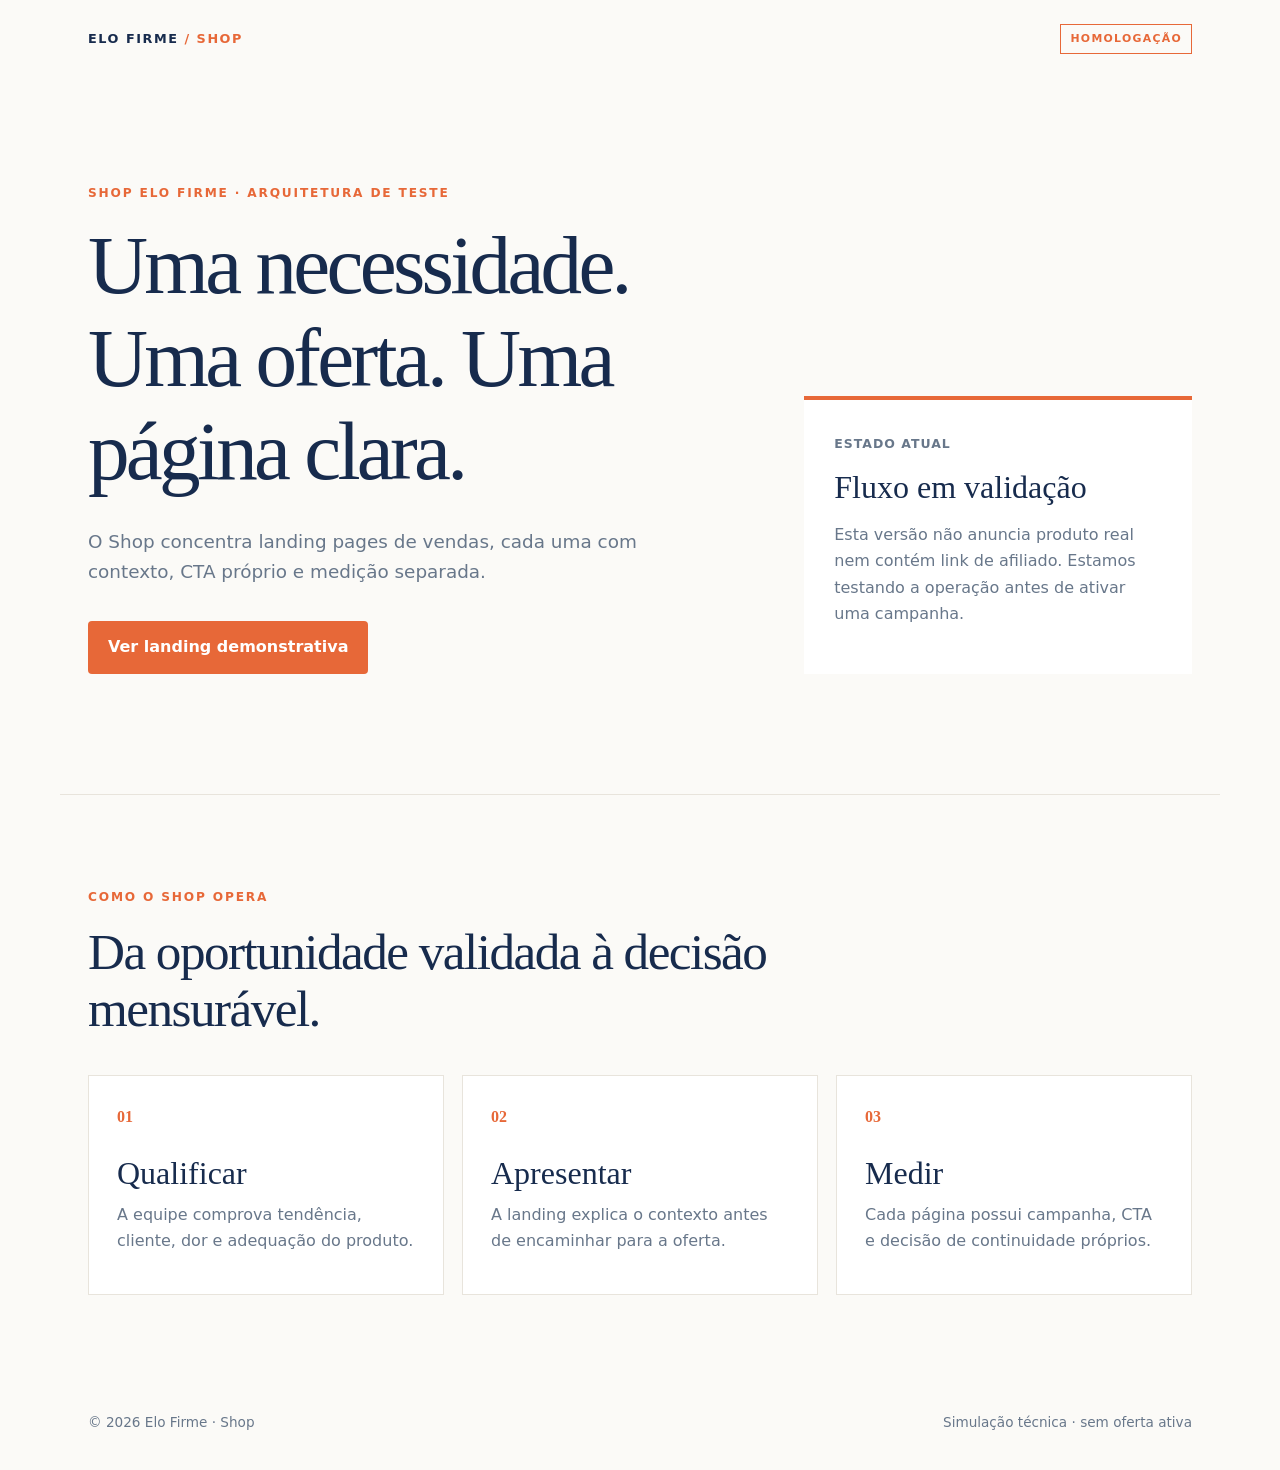
==== shop/index.html @ 516fc077 "feat: publish Shop pipeline test landing" ====
<!doctype html>
<html lang="pt-BR">
  <head>
    <meta charset="utf-8">
    <meta name="viewport" content="width=device-width, initial-scale=1">
    <meta name="description" content="Shop Elo Firme: páginas de ofertas organizadas por necessidade, contexto e decisão.">
    <title>Shop Elo Firme — Homologação</title>
    <link rel="stylesheet" href="styles.css">
  </head>
  <body>
    <header class="site-header">
      <a class="brand" href="./" aria-label="Shop Elo Firme, início">ELO FIRME <span>/ SHOP</span></a>
      <span class="environment">HOMOLOGAÇÃO</span>
    </header>

    <main>
      <section class="hero">
        <div>
          <p class="eyebrow">Shop Elo Firme · arquitetura de teste</p>
          <h1>Uma necessidade. Uma oferta. Uma página clara.</h1>
          <p class="lead">O Shop concentra landing pages de vendas, cada uma com contexto, CTA próprio e medição separada.</p>
          <a class="button" href="produtos/impressora-etiquetas-demo/" data-track="shop-demo-open">Ver landing demonstrativa</a>
        </div>
        <aside class="hero-note">
          <span class="note-label">Estado atual</span>
          <strong>Fluxo em validação</strong>
          <p>Esta versão não anuncia produto real nem contém link de afiliado. Estamos testando a operação antes de ativar uma campanha.</p>
        </aside>
      </section>

      <section class="section">
        <div class="section-heading">
          <p class="eyebrow">Como o Shop opera</p>
          <h2>Da oportunidade validada à decisão mensurável.</h2>
        </div>
        <div class="steps">
          <article class="step"><span>01</span><h3>Qualificar</h3><p>A equipe comprova tendência, cliente, dor e adequação do produto.</p></article>
          <article class="step"><span>02</span><h3>Apresentar</h3><p>A landing explica o contexto antes de encaminhar para a oferta.</p></article>
          <article class="step"><span>03</span><h3>Medir</h3><p>Cada página possui campanha, CTA e decisão de continuidade próprios.</p></article>
        </div>
      </section>
    </main>

    <footer><span>© 2026 Elo Firme · Shop</span><span>Simulação técnica · sem oferta ativa</span></footer>
  </body>
</html>
---- shop/styles.css ----
:root { --navy: #172b4d; --ink: #26364a; --muted: #68778a; --cream: #fbfaf7; --line: #e8e4dc; --orange: #e76838; --white: #fff; --soft: #f2eee7; }
* { box-sizing: border-box; }
html { scroll-behavior: smooth; }
body { margin: 0; color: var(--ink); background: var(--cream); font: 16px/1.65 Inter, ui-sans-serif, system-ui, -apple-system, sans-serif; }
a { color: inherit; }
.site-header { max-width: 1160px; margin: auto; padding: 24px 28px; display: flex; align-items: center; justify-content: space-between; gap: 24px; }
.brand { color: var(--navy); font-size: .8rem; font-weight: 900; letter-spacing: .12em; text-decoration: none; }
.brand span { color: var(--orange); }
.environment { padding: 5px 9px; border: 1px solid var(--orange); color: var(--orange); font-size: .68rem; font-weight: 800; letter-spacing: .12em; }
.hero, .product-hero { max-width: 1160px; margin: auto; padding: 105px 28px 120px; display: grid; grid-template-columns: 1.25fr .75fr; gap: 70px; align-items: end; }
.product-hero { align-items: start; }
.eyebrow { margin: 0 0 16px; color: var(--orange); font-size: .76rem; font-weight: 800; letter-spacing: .15em; text-transform: uppercase; }
h1, h2, h3 { color: var(--navy); font-family: Georgia, 'Times New Roman', serif; font-weight: 500; line-height: 1.12; }
h1 { max-width: 780px; margin: 0; font-size: clamp(2.8rem, 6.5vw, 5.4rem); letter-spacing: -.045em; }
h2 { margin: 0; font-size: clamp(2.2rem, 4vw, 3.5rem); letter-spacing: -.03em; }
h3 { margin: 25px 0 10px; font-size: 2rem; }
.lead { max-width: 620px; margin: 28px 0 34px; color: var(--muted); font-size: 1.15rem; }
.button { display: inline-block; padding: 13px 20px; border-radius: 4px; color: var(--white); background: var(--orange); font-weight: 700; text-decoration: none; }
.button:hover { background: #c9572e; }
.text-link { color: var(--navy); font-weight: 800; text-decoration: none; }
.hero-note, .product-card { padding: 30px; border-top: 4px solid var(--orange); background: var(--white); }
.note-label, .card-kicker { color: var(--muted); font-size: .78rem; font-weight: 800; letter-spacing: .08em; text-transform: uppercase; }
.hero-note strong { display: block; margin: 14px 0; color: var(--navy); font: 500 2rem/1.12 Georgia, serif; }
.hero-note p, .step p, .product-card p, .next-action p { color: var(--muted); }
.section { max-width: 1160px; margin: auto; padding: 92px 28px; border-top: 1px solid var(--line); }
.section-heading { max-width: 680px; margin-bottom: 38px; }
.steps { display: grid; grid-template-columns: repeat(3, 1fr); gap: 18px; }
.step { min-height: 220px; padding: 28px; border: 1px solid var(--line); background: var(--white); }
.step span { color: var(--orange); font: 700 1rem Georgia, serif; }
.step p { margin: 0; }
.product-mark { min-height: 150px; display: grid; place-items: center; margin: -30px -30px 26px; color: #fff; background: var(--navy); font: 700 1.4rem Georgia, serif; letter-spacing: .16em; }
.product-card h2 { margin-bottom: 14px; font-size: 2.4rem; }
dl { margin: 24px 0 0; border-top: 1px solid var(--line); }
dl div { display: flex; justify-content: space-between; gap: 20px; padding: 11px 0; border-bottom: 1px solid var(--line); }
dt { color: var(--muted); } dd { margin: 0; color: var(--navy); font-weight: 700; text-align: right; }
.notice { max-width: 650px; margin: 0 0 28px; padding: 15px 18px; border-left: 3px solid var(--orange); color: var(--muted); background: var(--soft); }
.notice strong { color: var(--navy); }
.next-action { max-width: 760px; margin-top: 86px; padding-top: 44px; border-top: 2px solid var(--navy); }
.next-action h2 { font-size: 2.7rem; }
.test-result { margin-top: 70px; padding: 32px; border: 1px solid var(--line); background: var(--soft); }
.test-result h2 { max-width: 720px; font-size: 2.6rem; }
.test-result > p:not(.eyebrow) { max-width: 760px; color: var(--muted); }
.status-grid { display: grid; grid-template-columns: repeat(2, 1fr); gap: 10px; margin-top: 24px; }
.status-grid span { padding: 12px 14px; border-left: 3px solid var(--orange); color: var(--ink); background: var(--white); font-size: .92rem; }
.status-grid b { color: var(--navy); }
footer { max-width: 1160px; margin: auto; padding: 24px 28px 36px; display: flex; justify-content: space-between; gap: 20px; color: var(--muted); font-size: .85rem; }
@media (max-width: 760px) { .site-header { align-items: flex-start; flex-direction: column; } .hero, .product-hero { grid-template-columns: 1fr; padding-top: 72px; gap: 40px; } .steps, .status-grid { grid-template-columns: 1fr; } footer { flex-direction: column; } }
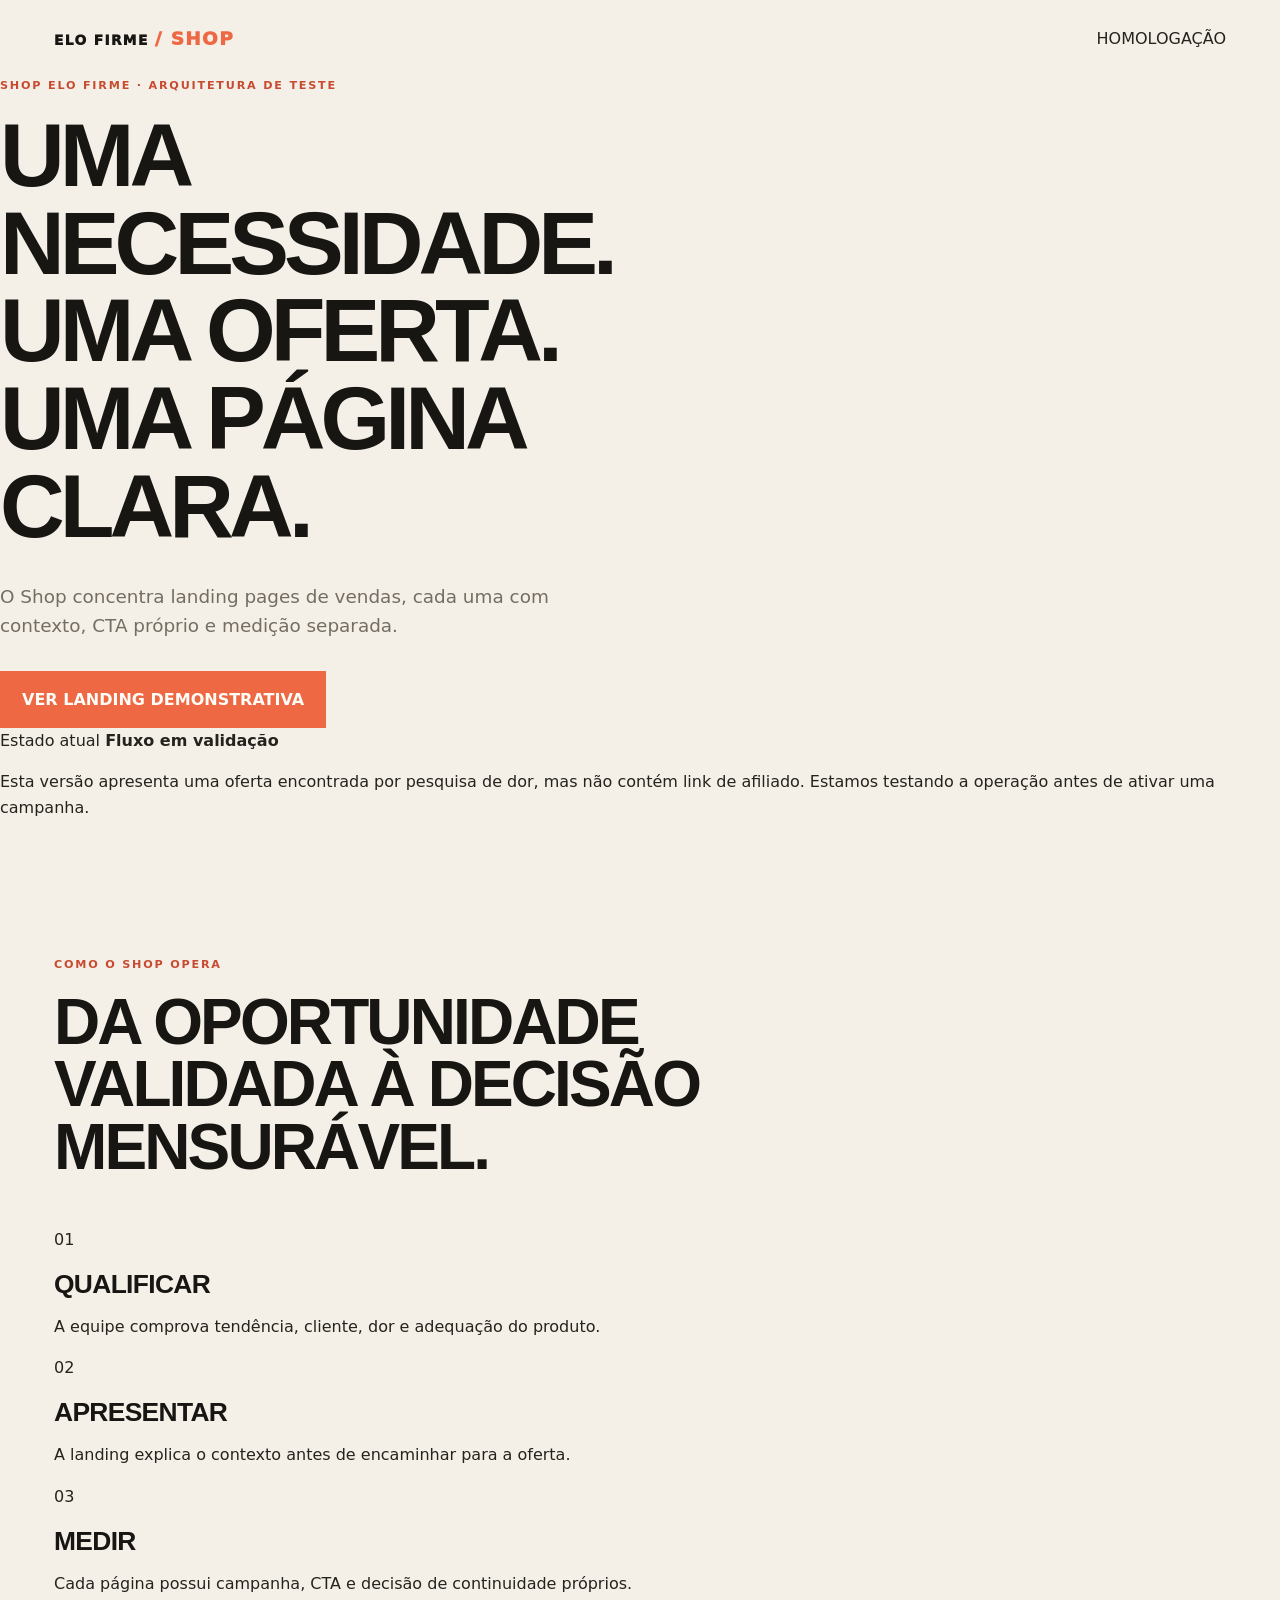
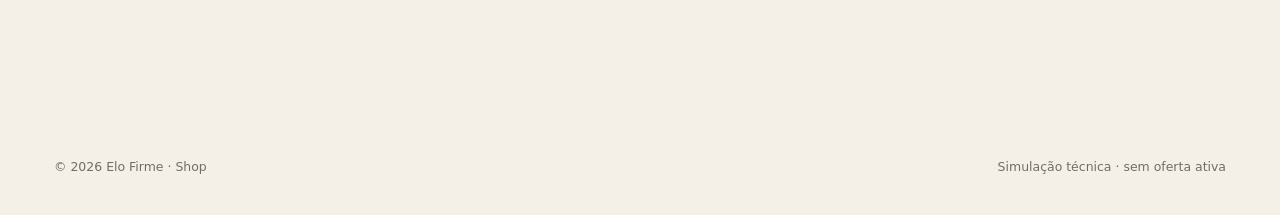
==== commit 623c8bfa: "fix(shop): publish test page at pages root" ====
--- a/shop/index.html
+++ b/shop/index.html
@@ -19,12 +19,12 @@
           <p class="eyebrow">Shop Elo Firme · arquitetura de teste</p>
           <h1>Uma necessidade. Uma oferta. Uma página clara.</h1>
           <p class="lead">O Shop concentra landing pages de vendas, cada uma com contexto, CTA próprio e medição separada.</p>
-          <a class="button" href="produtos/impressora-etiquetas-demo/" data-track="shop-demo-open">Ver landing demonstrativa</a>
+          <a class="button" href="produtos/impressora-etiquetas-usb-demo/" data-track="shop-demo-open">Ver landing demonstrativa</a>
         </div>
-        <aside class="hero-note">
+          <aside class="hero-note">
           <span class="note-label">Estado atual</span>
           <strong>Fluxo em validação</strong>
-          <p>Esta versão não anuncia produto real nem contém link de afiliado. Estamos testando a operação antes de ativar uma campanha.</p>
+            <p>Esta versão apresenta uma oferta encontrada por pesquisa de dor, mas não contém link de afiliado. Estamos testando a operação antes de ativar uma campanha.</p>
         </aside>
       </section>
 
--- a/shop/styles.css
+++ b/shop/styles.css
@@ -1,47 +1,84 @@
-:root { --navy: #172b4d; --ink: #26364a; --muted: #68778a; --cream: #fbfaf7; --line: #e8e4dc; --orange: #e76838; --white: #fff; --soft: #f2eee7; }
+:root { --night: #171613; --ink: #25231e; --paper: #f4f0e8; --cream: #fffdf7; --line: #d9d1c4; --coral: #ee6844; --coral-deep: #c84b31; --lime: #d8ed6f; --olive: #66705b; --muted: #756d62; --shadow: 0 26px 70px rgba(15, 13, 10, .2); }
 * { box-sizing: border-box; }
 html { scroll-behavior: smooth; }
-body { margin: 0; color: var(--ink); background: var(--cream); font: 16px/1.65 Inter, ui-sans-serif, system-ui, -apple-system, sans-serif; }
+body { margin: 0; color: var(--ink); background: var(--paper); font: 16px/1.58 Inter, ui-sans-serif, system-ui, -apple-system, sans-serif; }
 a { color: inherit; }
-.site-header { max-width: 1160px; margin: auto; padding: 24px 28px; display: flex; align-items: center; justify-content: space-between; gap: 24px; }
-.brand { color: var(--navy); font-size: .8rem; font-weight: 900; letter-spacing: .12em; text-decoration: none; }
-.brand span { color: var(--orange); }
-.environment { padding: 5px 9px; border: 1px solid var(--orange); color: var(--orange); font-size: .68rem; font-weight: 800; letter-spacing: .12em; }
-.hero, .product-hero { max-width: 1160px; margin: auto; padding: 105px 28px 120px; display: grid; grid-template-columns: 1.25fr .75fr; gap: 70px; align-items: end; }
-.product-hero { align-items: start; }
-.eyebrow { margin: 0 0 16px; color: var(--orange); font-size: .76rem; font-weight: 800; letter-spacing: .15em; text-transform: uppercase; }
-h1, h2, h3 { color: var(--navy); font-family: Georgia, 'Times New Roman', serif; font-weight: 500; line-height: 1.12; }
-h1 { max-width: 780px; margin: 0; font-size: clamp(2.8rem, 6.5vw, 5.4rem); letter-spacing: -.045em; }
-h2 { margin: 0; font-size: clamp(2.2rem, 4vw, 3.5rem); letter-spacing: -.03em; }
-h3 { margin: 25px 0 10px; font-size: 2rem; }
-.lead { max-width: 620px; margin: 28px 0 34px; color: var(--muted); font-size: 1.15rem; }
-.button { display: inline-block; padding: 13px 20px; border-radius: 4px; color: var(--white); background: var(--orange); font-weight: 700; text-decoration: none; }
-.button:hover { background: #c9572e; }
-.text-link { color: var(--navy); font-weight: 800; text-decoration: none; }
-.hero-note, .product-card { padding: 30px; border-top: 4px solid var(--orange); background: var(--white); }
-.note-label, .card-kicker { color: var(--muted); font-size: .78rem; font-weight: 800; letter-spacing: .08em; text-transform: uppercase; }
-.hero-note strong { display: block; margin: 14px 0; color: var(--navy); font: 500 2rem/1.12 Georgia, serif; }
-.hero-note p, .step p, .product-card p, .next-action p { color: var(--muted); }
-.section { max-width: 1160px; margin: auto; padding: 92px 28px; border-top: 1px solid var(--line); }
-.section-heading { max-width: 680px; margin-bottom: 38px; }
-.steps { display: grid; grid-template-columns: repeat(3, 1fr); gap: 18px; }
-.step { min-height: 220px; padding: 28px; border: 1px solid var(--line); background: var(--white); }
-.step span { color: var(--orange); font: 700 1rem Georgia, serif; }
-.step p { margin: 0; }
-.product-mark { min-height: 150px; display: grid; place-items: center; margin: -30px -30px 26px; color: #fff; background: var(--navy); font: 700 1.4rem Georgia, serif; letter-spacing: .16em; }
-.product-card h2 { margin-bottom: 14px; font-size: 2.4rem; }
-dl { margin: 24px 0 0; border-top: 1px solid var(--line); }
-dl div { display: flex; justify-content: space-between; gap: 20px; padding: 11px 0; border-bottom: 1px solid var(--line); }
-dt { color: var(--muted); } dd { margin: 0; color: var(--navy); font-weight: 700; text-align: right; }
-.notice { max-width: 650px; margin: 0 0 28px; padding: 15px 18px; border-left: 3px solid var(--orange); color: var(--muted); background: var(--soft); }
-.notice strong { color: var(--navy); }
-.next-action { max-width: 760px; margin-top: 86px; padding-top: 44px; border-top: 2px solid var(--navy); }
-.next-action h2 { font-size: 2.7rem; }
-.test-result { margin-top: 70px; padding: 32px; border: 1px solid var(--line); background: var(--soft); }
-.test-result h2 { max-width: 720px; font-size: 2.6rem; }
-.test-result > p:not(.eyebrow) { max-width: 760px; color: var(--muted); }
-.status-grid { display: grid; grid-template-columns: repeat(2, 1fr); gap: 10px; margin-top: 24px; }
-.status-grid span { padding: 12px 14px; border-left: 3px solid var(--orange); color: var(--ink); background: var(--white); font-size: .92rem; }
-.status-grid b { color: var(--navy); }
-footer { max-width: 1160px; margin: auto; padding: 24px 28px 36px; display: flex; justify-content: space-between; gap: 20px; color: var(--muted); font-size: .85rem; }
-@media (max-width: 760px) { .site-header { align-items: flex-start; flex-direction: column; } .hero, .product-hero { grid-template-columns: 1fr; padding-top: 72px; gap: 40px; } .steps, .status-grid { grid-template-columns: 1fr; } footer { flex-direction: column; } }
+.sales-bar { padding: 9px 20px; color: var(--night); background: var(--lime); font-size: .74rem; font-weight: 800; letter-spacing: .02em; text-align: center; }
+.site-header { max-width: 1240px; margin: auto; padding: 24px 34px; display: flex; align-items: center; justify-content: space-between; gap: 25px; }
+.brand { color: var(--night); font-size: .86rem; font-weight: 950; letter-spacing: .1em; text-decoration: none; }
+.brand span { color: var(--coral); font-size: 1.15rem; }
+.trust-note { color: var(--muted); font-size: .76rem; }
+.sales-hero { max-width: 1240px; min-height: 655px; margin: auto; padding: 82px 34px 110px; display: grid; grid-template-columns: 1fr .9fr; gap: 72px; align-items: center; }
+.eyebrow { margin: 0 0 17px; color: var(--coral-deep); font-size: .7rem; font-weight: 900; letter-spacing: .16em; text-transform: uppercase; }
+h1, h2, h3 { color: var(--night); font-family: Impact, Haettenschweiler, 'Arial Narrow Bold', 'Arial Black', sans-serif; font-weight: 900; line-height: .98; text-transform: uppercase; }
+h1 { max-width: 720px; margin: 0; font-size: clamp(3.3rem, 7vw, 7rem); letter-spacing: -.055em; }
+h2 { margin: 0; font-size: clamp(2.5rem, 5vw, 5.1rem); letter-spacing: -.045em; }
+h3 { margin: 20px 0 10px; font-size: 1.65rem; letter-spacing: -.025em; }
+.lead { max-width: 570px; margin: 31px 0 31px; color: var(--muted); font-size: 1.15rem; }
+.hero-actions { display: flex; flex-wrap: wrap; align-items: center; gap: 18px; }
+.button { display: inline-flex; align-items: center; gap: 18px; padding: 16px 22px; color: var(--cream); background: var(--coral); font-weight: 900; text-decoration: none; text-transform: uppercase; transition: transform .18s ease, background .18s ease; }
+.button:hover { background: var(--coral-deep); transform: translateY(-2px); }
+.button span, .mobile-cta span { font-size: 1.2rem; line-height: 1; }
+.quiet-note { max-width: 220px; color: var(--muted); font-size: .76rem; line-height: 1.3; }
+.product-visual { position: relative; min-height: 480px; display: grid; place-items: center; overflow: hidden; background: var(--night); box-shadow: var(--shadow); transform: rotate(1.2deg); }
+.product-visual::before { content: ''; position: absolute; inset: 20px; border: 1px solid rgba(255, 253, 247, .2); }
+.product-visual::after { content: 'SHOP / 001'; position: absolute; top: 40px; right: 38px; color: var(--lime); font: 800 .65rem ui-monospace, monospace; letter-spacing: .12em; }
+.visual-tag { position: absolute; bottom: 31px; left: 34px; z-index: 2; padding: 7px 10px; color: var(--night); background: var(--lime); font-size: .65rem; font-weight: 900; letter-spacing: .1em; }
+.product-visual p { position: absolute; right: 34px; bottom: 32px; margin: 0; color: rgba(255, 253, 247, .55); font-size: .65rem; }
+.source-product-image { position: relative; z-index: 1; width: min(78%, 430px); height: auto; padding: 10px; background: #fff; object-fit: contain; }
+.printer { position: relative; width: 286px; height: 174px; border-radius: 12px 12px 20px 20px; background: #f2eee5; box-shadow: 0 30px 40px rgba(0, 0, 0, .35); transform: translateY(5px); }
+.printer-top { position: absolute; top: -13px; left: 24px; width: 237px; height: 38px; border-radius: 12px 12px 5px 5px; background: #dcd3c6; }
+.printer-slot { position: absolute; right: 21px; bottom: 31px; left: 21px; height: 19px; border-radius: 14px; background: #302d28; }
+.printer-slot span { position: absolute; top: 8px; right: 24px; left: 24px; height: 2px; background: #8e8578; }
+.printer-label { position: absolute; left: 105px; bottom: -60px; width: 76px; height: 99px; padding-top: 17px; color: #554c41; background: #fffef9; box-shadow: 0 8px 13px rgba(0, 0, 0, .18); font: .58rem/1.4 ui-monospace, monospace; text-align: center; transform: rotate(3deg); }
+.printer-label strong { font-size: .66rem; }
+.printer-light { position: absolute; top: 46px; right: 25px; width: 8px; height: 8px; border-radius: 50%; background: var(--coral); }
+.proof-strip { display: grid; grid-template-columns: repeat(3, 1fr); gap: 1px; background: var(--line); border-top: 1px solid var(--line); border-bottom: 1px solid var(--line); }
+.proof-strip div { padding: 25px 34px; background: var(--cream); }
+.proof-strip strong, .proof-strip span { display: block; }
+.proof-strip strong { color: var(--night); font: 900 1.05rem Impact, 'Arial Black', sans-serif; letter-spacing: .02em; text-transform: uppercase; }
+.proof-strip span { margin-top: 3px; color: var(--muted); font-size: .82rem; }
+.section { max-width: 1240px; margin: auto; padding: 120px 34px; }
+.section-heading { max-width: 720px; margin-bottom: 48px; }
+.pain-grid { display: grid; grid-template-columns: repeat(3, 1fr); gap: 16px; }
+.pain-grid article { min-height: 240px; padding: 27px; border: 1px solid var(--line); background: var(--cream); }
+.pain-grid article > span { color: var(--coral-deep); font: 900 1rem ui-monospace, monospace; }
+.pain-grid p, .solution-copy > p, .benefit-list p, .fit-grid li, .decision-section > p { color: var(--muted); }
+.solution-section { padding: 120px max(34px, calc((100vw - 1172px) / 2)); display: grid; grid-template-columns: .85fr 1.15fr; gap: 100px; color: var(--cream); background: var(--olive); }
+.solution-section h2, .solution-section .eyebrow { color: var(--cream); }
+.solution-copy > p:not(.eyebrow) { max-width: 520px; color: #e5e7dc; }
+.benefit-list { align-self: center; }
+.benefit-list > div { display: grid; grid-template-columns: 46px 1fr; gap: 18px; padding: 21px 0; border-bottom: 1px solid rgba(255, 253, 247, .28); }
+.benefit-list b { color: var(--lime); font: 900 1rem ui-monospace, monospace; }
+.benefit-list p { margin: 0; color: #f1f2ea; }
+.benefit-list strong { color: var(--cream); font-weight: 900; }
+.fit-section { border-top: 1px solid var(--line); }
+.fit-grid { display: grid; grid-template-columns: 1fr 1fr; gap: 16px; }
+.fit-grid > div { padding: 30px; background: var(--cream); }
+.fit-grid h3 { margin-top: 0; font-size: 1.45rem; }
+.fit-grid ul { margin: 19px 0 0; padding-left: 20px; }
+.fit-grid li { margin: 8px 0; }
+.fit-yes { border-top: 5px solid var(--lime); }
+.fit-no { border-top: 5px solid var(--line); }
+.product-details { max-width: 1240px; margin: auto; padding: 105px 34px; display: grid; grid-template-columns: .9fr 1.1fr; gap: 90px; border-top: 1px solid var(--line); }
+.details-copy h2 { max-width: 520px; }
+.details-copy > p:not(.eyebrow) { max-width: 500px; color: var(--muted); }
+.text-link { display: inline-block; margin-top: 12px; color: var(--coral-deep); font-weight: 900; text-decoration: none; }
+.source-specs { margin: 0; border-top: 2px solid var(--night); }
+.source-specs div { display: flex; justify-content: space-between; gap: 25px; padding: 15px 0; border-bottom: 1px solid var(--line); }
+.source-specs dt { color: var(--muted); }
+.source-specs dd { max-width: 62%; margin: 0; color: var(--night); font-weight: 850; text-align: right; }
+.gallery-section { max-width: 1240px; margin: auto; padding: 0 34px 110px; }
+.source-gallery { display: grid; grid-template-columns: repeat(2, 1fr); gap: 16px; }
+.source-gallery img { display: block; width: 100%; aspect-ratio: 1; object-fit: cover; background: var(--cream); }
+.gallery-section small { display: block; margin-top: 12px; color: var(--muted); font-size: .72rem; }
+.decision-section { padding: 126px 34px 137px; color: var(--cream); background: var(--coral-deep); text-align: center; }
+.decision-section h2 { max-width: 850px; margin: auto; color: var(--cream); }
+.decision-section > p:not(.eyebrow) { max-width: 650px; margin: 24px auto 30px; color: #f7ddd4; }
+.decision-section .eyebrow { color: var(--lime); }
+.decision-section small { display: block; max-width: 650px; margin: 21px auto 0; color: #f1c8bb; font-size: .75rem; }
+.button-light { color: var(--night); background: var(--lime); }
+.button-light:hover { color: var(--night); background: #e9fa9d; }
+footer { max-width: 1240px; margin: auto; padding: 25px 34px 38px; display: flex; justify-content: space-between; gap: 20px; color: var(--muted); font-size: .78rem; }
+.mobile-cta { display: none; }
+@media (max-width: 800px) { body { padding-bottom: 66px; } .site-header { padding: 20px 22px; } .trust-note { font-size: .7rem; } .sales-hero { grid-template-columns: 1fr; gap: 48px; padding: 62px 22px 75px; } h1 { font-size: clamp(3rem, 15vw, 5rem); } .product-visual { min-height: 360px; transform: none; } .proof-strip, .pain-grid, .fit-grid, .solution-section, .product-details { grid-template-columns: 1fr; } .proof-strip div { padding: 20px 22px; } .section, .solution-section, .product-details { padding: 82px 22px; } .solution-section, .product-details { gap: 50px; } .gallery-section { padding: 0 22px 82px; } .source-gallery { grid-template-columns: 1fr; } .source-specs dd { max-width: 58%; } footer { flex-direction: column; padding: 23px 22px 30px; } .mobile-cta { position: fixed; right: 15px; bottom: 15px; left: 15px; z-index: 10; display: flex; align-items: center; justify-content: space-between; padding: 15px 18px; color: var(--cream); background: var(--night); box-shadow: 0 8px 25px rgba(0, 0, 0, .24); font-weight: 900; text-decoration: none; text-transform: uppercase; } }
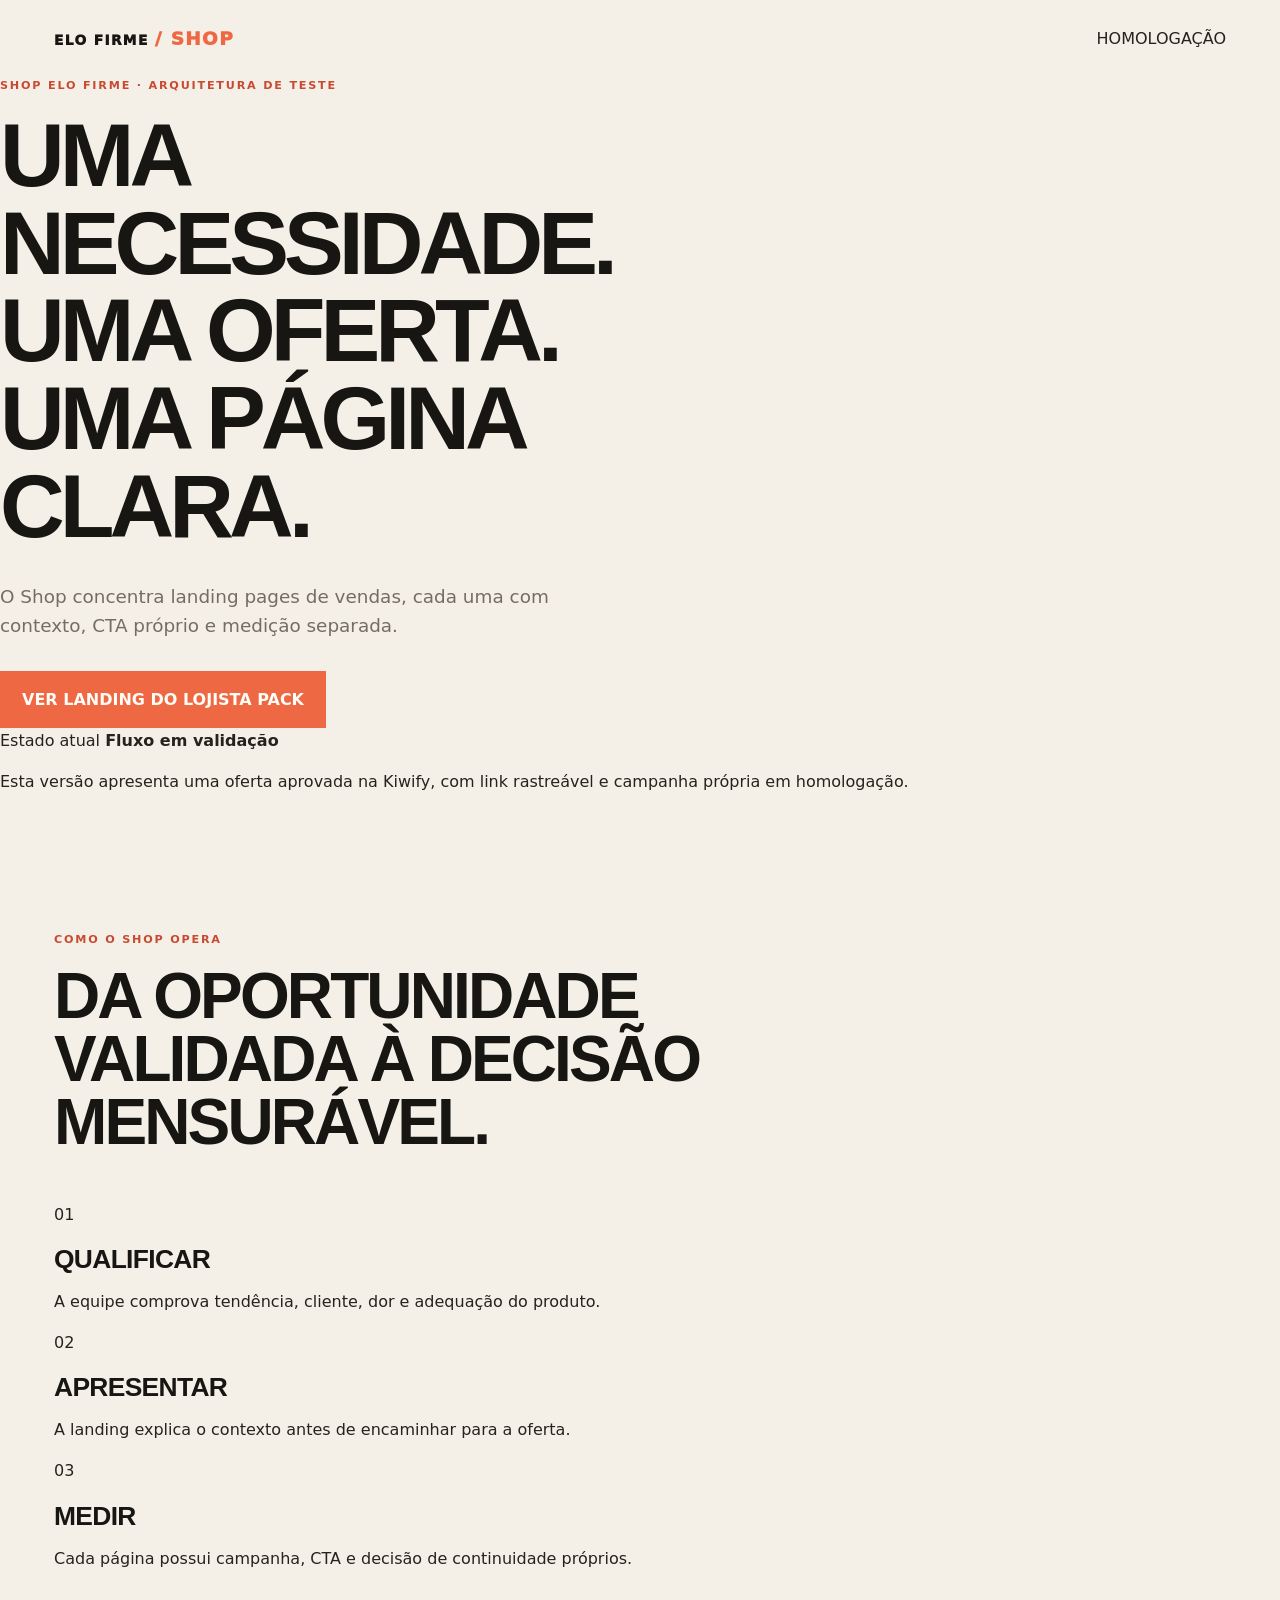
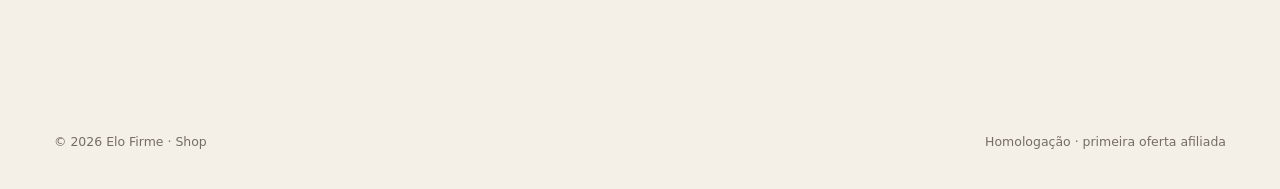
==== commit abdde1f3: "feat(shop): publish Kiwify lojista landing" ====
--- a/shop/index.html
+++ b/shop/index.html
@@ -19,12 +19,12 @@
           <p class="eyebrow">Shop Elo Firme · arquitetura de teste</p>
           <h1>Uma necessidade. Uma oferta. Uma página clara.</h1>
           <p class="lead">O Shop concentra landing pages de vendas, cada uma com contexto, CTA próprio e medição separada.</p>
-          <a class="button" href="produtos/impressora-etiquetas-usb-demo/" data-track="shop-demo-open">Ver landing demonstrativa</a>
+          <a class="button" href="produtos/lojista-pack/" data-track="shop-lojista-open">Ver landing do LOJISTA PACK</a>
         </div>
           <aside class="hero-note">
           <span class="note-label">Estado atual</span>
           <strong>Fluxo em validação</strong>
-            <p>Esta versão apresenta uma oferta encontrada por pesquisa de dor, mas não contém link de afiliado. Estamos testando a operação antes de ativar uma campanha.</p>
+            <p>Esta versão apresenta uma oferta aprovada na Kiwify, com link rastreável e campanha própria em homologação.</p>
         </aside>
       </section>
 
@@ -41,6 +41,6 @@
       </section>
     </main>
 
-    <footer><span>© 2026 Elo Firme · Shop</span><span>Simulação técnica · sem oferta ativa</span></footer>
+    <footer><span>© 2026 Elo Firme · Shop</span><span>Homologação · primeira oferta afiliada</span></footer>
   </body>
 </html>
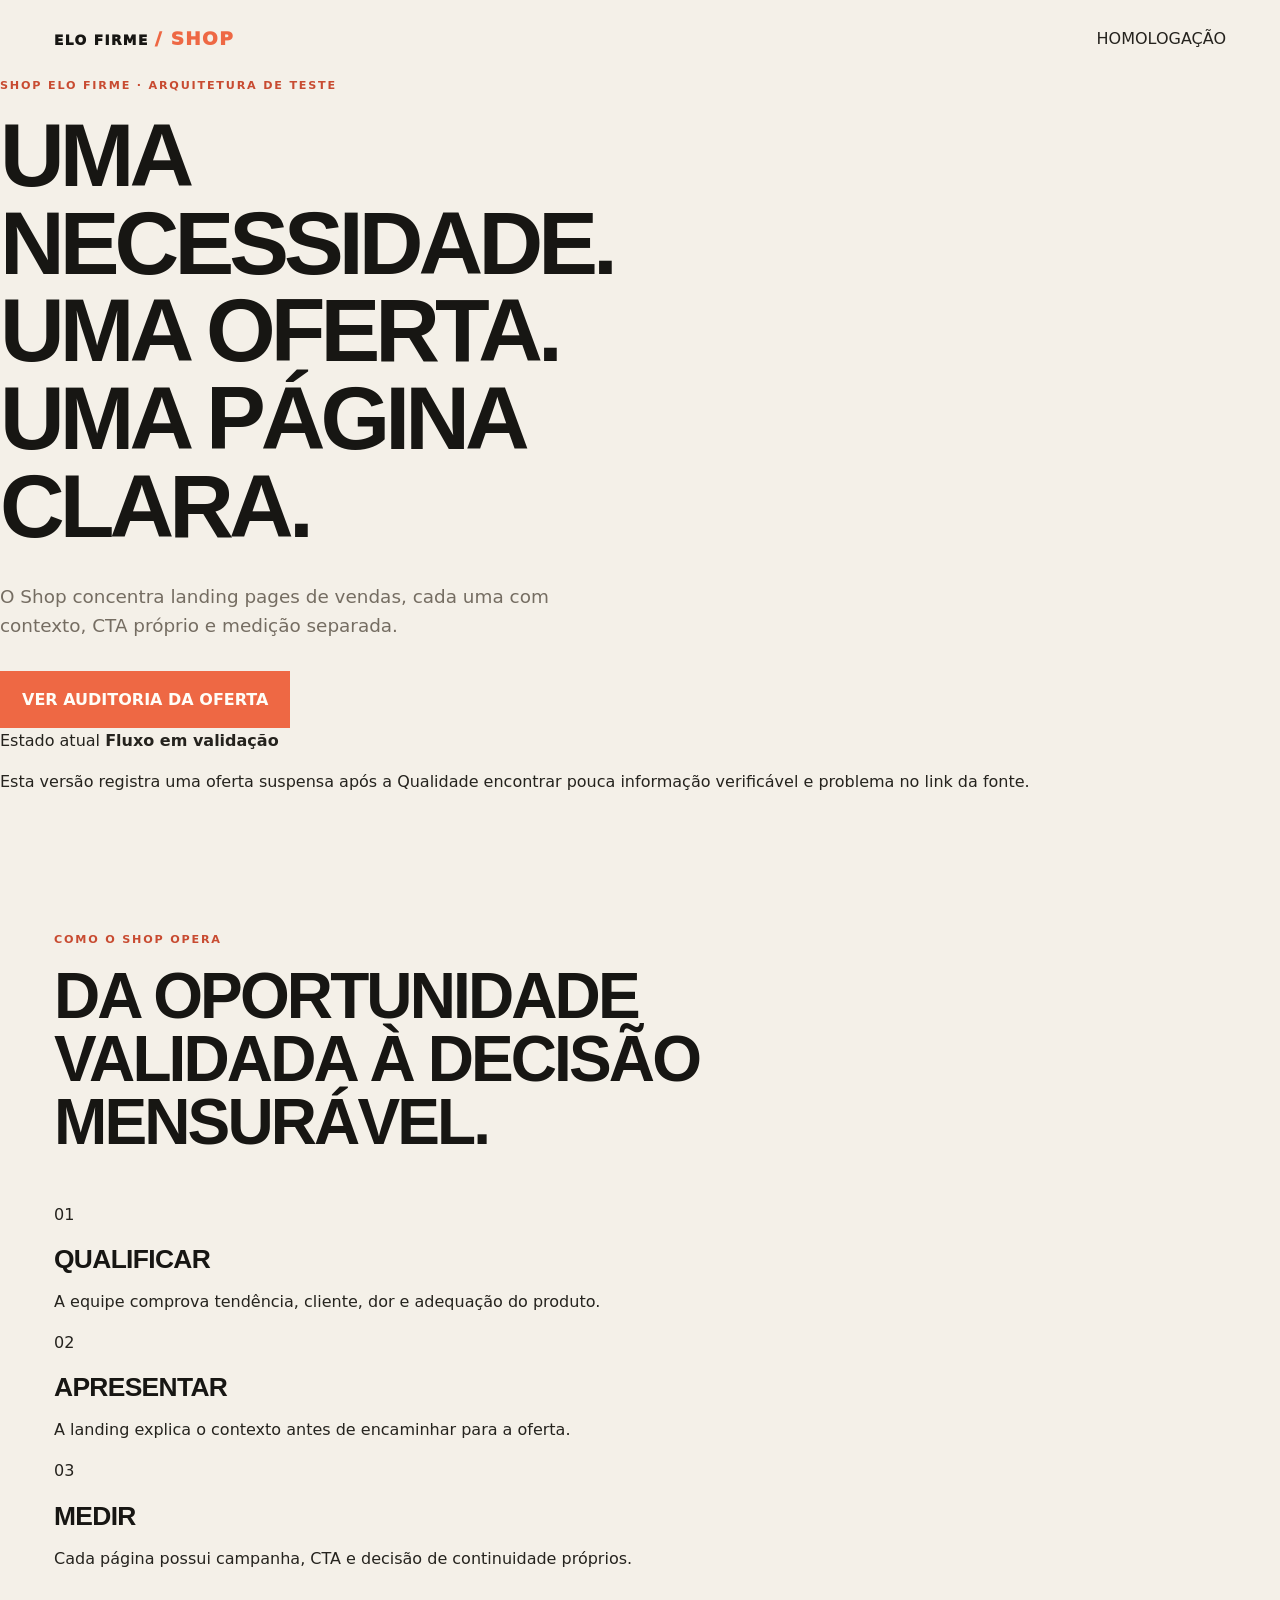
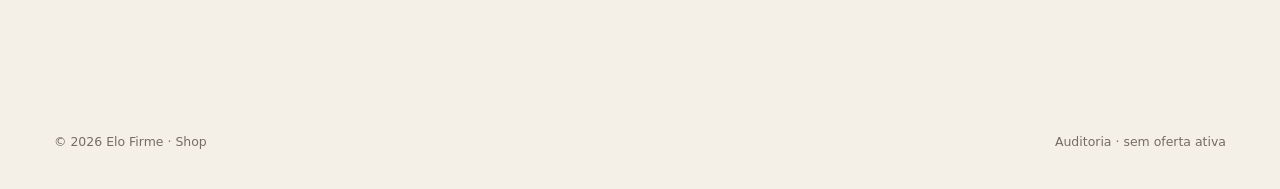
==== commit 58aa8210: "fix(shop): suspend unverified affiliate offer" ====
--- a/shop/index.html
+++ b/shop/index.html
@@ -19,12 +19,12 @@
           <p class="eyebrow">Shop Elo Firme · arquitetura de teste</p>
           <h1>Uma necessidade. Uma oferta. Uma página clara.</h1>
           <p class="lead">O Shop concentra landing pages de vendas, cada uma com contexto, CTA próprio e medição separada.</p>
-          <a class="button" href="produtos/lojista-pack/" data-track="shop-lojista-open">Ver landing do LOJISTA PACK</a>
+          <a class="button" href="produtos/lojista-pack/" data-track="shop-lojista-open">Ver auditoria da oferta</a>
         </div>
           <aside class="hero-note">
           <span class="note-label">Estado atual</span>
           <strong>Fluxo em validação</strong>
-            <p>Esta versão apresenta uma oferta aprovada na Kiwify, com link rastreável e campanha própria em homologação.</p>
+            <p>Esta versão registra uma oferta suspensa após a Qualidade encontrar pouca informação verificável e problema no link da fonte.</p>
         </aside>
       </section>
 
@@ -41,6 +41,6 @@
       </section>
     </main>
 
-    <footer><span>© 2026 Elo Firme · Shop</span><span>Homologação · primeira oferta afiliada</span></footer>
+    <footer><span>© 2026 Elo Firme · Shop</span><span>Auditoria · sem oferta ativa</span></footer>
   </body>
 </html>
